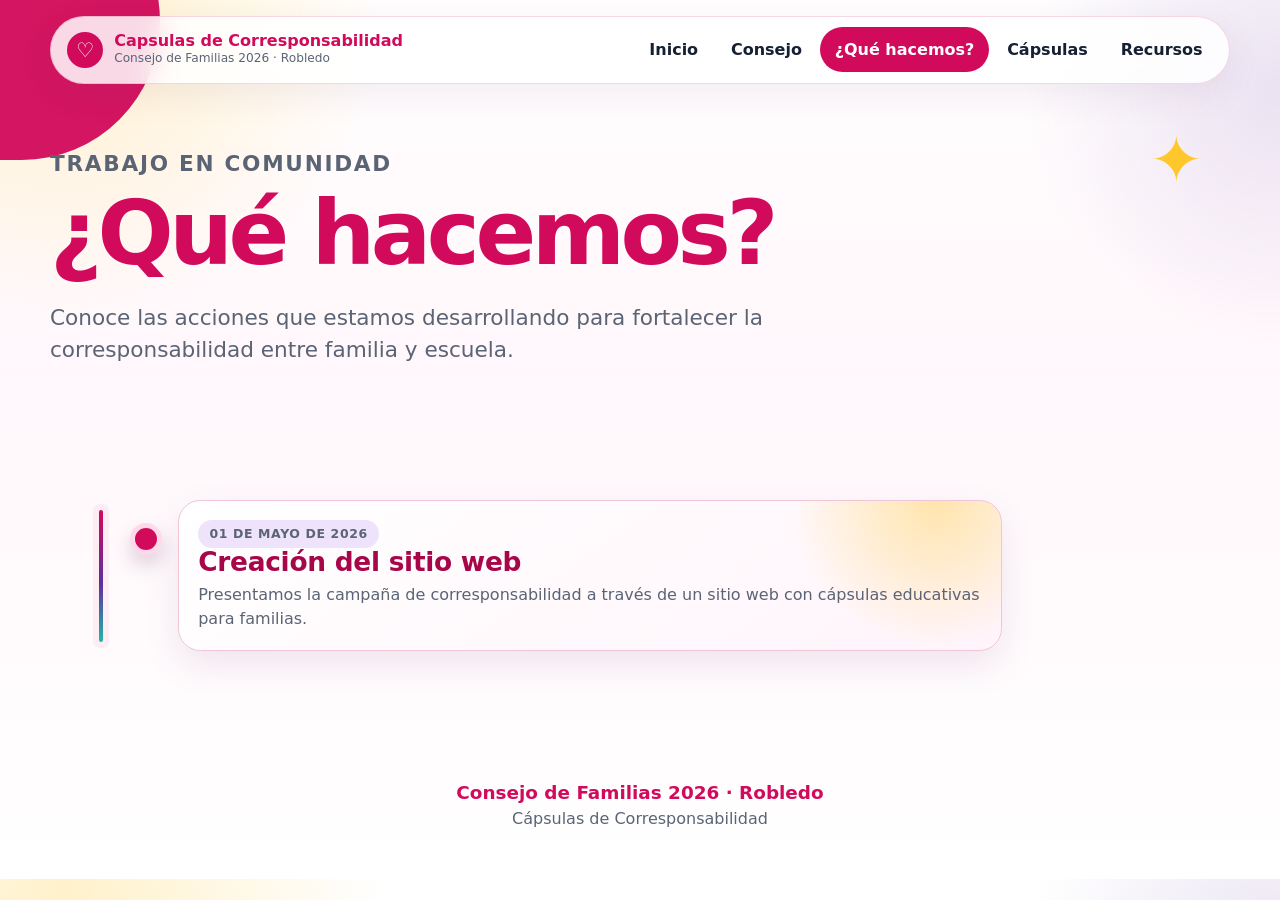
==== acciones.html @ 92e3ba06 "Agregar sección ¿Qué hacemos? con timeline dinámico y analítica básica" ====
<!doctype html>
<html lang="es">
<head>
  <meta charset="utf-8">
  <meta name="viewport" content="width=device-width, initial-scale=1">
  <title>¿Qué hacemos? | Cápsulas de Corresponsabilidad</title>
  <meta name="description" content="Línea de tiempo de las actividades del Consejo de Familias 2026 · Robledo.">
  <link rel="stylesheet" href="styles.css">
  <script defer src="analytics.js"></script>
  <script defer src="data.js"></script>
  <script defer src="app.js"></script>
</head>
<body>
  <header class="page-header" id="top">
    <nav class="nav" aria-label="Navegación principal">
      <a class="brand" href="index.html">
        <span class="brand-mark">♡</span>
        <span>
          <strong>Capsulas de Corresponsabilidad</strong>
          <small>Consejo de Familias 2026 · Robledo</small>
        </span>
      </a>
      <button class="menu-toggle" aria-expanded="false" aria-controls="menu">Menú</button>
      <div id="menu" class="menu">
        <a href="index.html">Inicio</a>
        <a href="consejo.html">Consejo</a>
        <a href="acciones.html" aria-current="page">¿Qué hacemos?</a>
        <a href="capsulas.html">Cápsulas</a>
        <a href="recursos.html">Recursos</a>
      </div>
    </nav>

    <div class="page-title">
      <p class="eyebrow">Trabajo en comunidad</p>
      <h1>¿Qué hacemos?</h1>
      <p>Conoce las acciones que estamos desarrollando para fortalecer la corresponsabilidad entre familia y escuela.</p>
    </div>
  </header>

  <main class="section timeline-shell" aria-label="Línea de tiempo de actividades">
    <section id="timeline-root" class="timeline" aria-label="Actividades del Consejo de Familias"></section>
  </main>

  <footer class="footer">
    <strong>Consejo de Familias 2026 · Robledo</strong>
    <span>Cápsulas de Corresponsabilidad</span>
  </footer>
</body>
</html>
---- styles.css ----
:root {
  --magenta: #d20a5b;
  --magenta-dark: #a70649;
  --purple: #5f2ca0;
  --lavender: #eee3fb;
  --green: #45a853;
  --teal: #20b7a7;
  --yellow: #ffc72c;
  --ink: #162033;
  --muted: #5a6475;
  --soft: #fff7fb;
  --border: #f1c4d8;
  --white: #fff;
  --shadow: 0 24px 80px rgba(92, 32, 87, .14);
}

* { box-sizing: border-box; }
html { scroll-behavior: smooth; }
body {
  margin: 0;
  font-family: ui-sans-serif, system-ui, -apple-system, BlinkMacSystemFont, "Segoe UI", sans-serif;
  color: var(--ink);
  background:
    radial-gradient(circle at 5% 0%, rgba(255, 199, 44, .25), transparent 20rem),
    radial-gradient(circle at 100% 10%, rgba(95, 44, 160, .13), transparent 16rem),
    linear-gradient(180deg, #fff, #fff7fb 42%, #fff);
  line-height: 1.5;
}

a { color: inherit; }
img { max-width: 100%; display: block; }

.skip-link {
  position: absolute;
  left: -999px;
  top: 1rem;
  background: var(--magenta);
  color: white;
  padding: .7rem 1rem;
  z-index: 5;
}
.skip-link:focus { left: 1rem; }

.site-header, .page-header {
  position: relative;
  overflow: hidden;
  padding: 1rem clamp(1rem, 3vw, 3rem) 3rem;
}
.site-header::before, .page-header::before {
  content: "";
  position: absolute;
  width: 18rem;
  height: 18rem;
  left: -8rem;
  top: -8rem;
  background: var(--magenta);
  border-radius: 35% 65% 60% 40%;
  opacity: .95;
  z-index: -1;
}
.site-header::after, .page-header::after {
  content: "✦";
  position: absolute;
  right: 6vw;
  top: 7rem;
  color: var(--yellow);
  font-size: 4rem;
  z-index: -1;
}

.nav {
  max-width: 1180px;
  margin: 0 auto;
  display: flex;
  align-items: center;
  justify-content: space-between;
  gap: 1rem;
  background: rgba(255, 255, 255, .84);
  border: 1px solid rgba(210, 10, 91, .16);
  border-radius: 999px;
  padding: .65rem .75rem .65rem 1rem;
  box-shadow: 0 10px 35px rgba(92, 32, 87, .08);
  backdrop-filter: blur(14px);
}
.brand {
  display: inline-flex;
  align-items: center;
  gap: .7rem;
  text-decoration: none;
}
.brand-mark {
  width: 2.25rem;
  height: 2.25rem;
  display: grid;
  place-items: center;
  border-radius: 50%;
  background: var(--magenta);
  color: white;
  font-weight: 900;
  font-size: 1.25rem;
}
.brand strong {
  display: block;
  color: var(--magenta);
  line-height: 1.1;
}
.brand small {
  display: block;
  color: var(--muted);
  font-size: .76rem;
}
.menu {
  display: flex;
  align-items: center;
  gap: .25rem;
}
.menu a {
  text-decoration: none;
  color: var(--ink);
  font-weight: 750;
  padding: .65rem .9rem;
  border-radius: 999px;
}
.menu a:hover, .menu a[aria-current="page"] {
  background: var(--magenta);
  color: white;
}
.menu-toggle {
  display: none;
  border: 0;
  background: var(--magenta);
  color: white;
  border-radius: 999px;
  padding: .65rem .9rem;
  font-weight: 800;
}

.hero {
  max-width: 1180px;
  margin: 4rem auto 0;
  display: grid;
  grid-template-columns: minmax(0, 1.1fr) minmax(280px, .75fr);
  gap: 2rem;
  align-items: center;
}
.eyebrow {
  color: var(--purple);
  font-weight: 900;
  letter-spacing: .08em;
  text-transform: uppercase;
  font-size: .8rem;
  margin: 0 0 .4rem;
}
h1, h2, h3 { line-height: 1.05; margin: 0; }
.hero h1, .page-title h1 {
  font-size: clamp(2.7rem, 7vw, 6.3rem);
  color: var(--magenta);
  letter-spacing: -.05em;
}
.lead, .page-title p {
  color: var(--muted);
  font-size: clamp(1.05rem, 2vw, 1.35rem);
  max-width: 720px;
}
.hero-actions {
  display: flex;
  gap: .8rem;
  flex-wrap: wrap;
  margin-top: 1.6rem;
}
.button {
  display: inline-flex;
  align-items: center;
  justify-content: center;
  min-height: 2.8rem;
  border-radius: 999px;
  padding: .75rem 1rem;
  text-decoration: none;
  font-weight: 900;
  border: 2px solid var(--magenta);
}
.button.primary { background: var(--magenta); color: white; }
.button.ghost { background: white; color: var(--magenta); }

.hero-card {
  position: relative;
  padding: 2rem;
  border-radius: 2rem;
  background:
    radial-gradient(circle at 100% 0%, rgba(255, 199, 44, .45), transparent 8rem),
    linear-gradient(135deg, #fff, #fff0f7);
  border: 1px solid var(--border);
  box-shadow: var(--shadow);
}
.hero-card::after {
  content: "♡";
  position: absolute;
  right: 1rem;
  bottom: .6rem;
  color: var(--magenta);
  font-size: 4rem;
  opacity: .25;
}
.bubble {
  display: inline-flex;
  padding: .35rem .8rem;
  border-radius: 999px;
  background: var(--lavender);
  color: var(--purple);
  font-weight: 900;
  margin-bottom: 1rem;
}
.hero-card h2 {
  font-size: clamp(1.7rem, 4vw, 2.6rem);
  color: var(--magenta-dark);
}
.hero-card p { color: var(--muted); font-size: 1.08rem; }

.page-title {
  max-width: 1180px;
  margin: 4rem auto 0;
}

.section {
  max-width: 1180px;
  margin: 0 auto;
  padding: 4rem clamp(1rem, 3vw, 2rem);
}
.section.tinted {
  max-width: none;
  background:
    radial-gradient(circle at 0% 100%, rgba(32, 183, 167, .2), transparent 18rem),
    radial-gradient(circle at 100% 0%, rgba(255, 199, 44, .2), transparent 18rem),
    #fff;
}
.section.tinted > * { max-width: 1180px; margin-left: auto; margin-right: auto; }

.section-heading {
  max-width: 760px;
  margin-bottom: 2rem;
}
.section-heading h2 {
  font-size: clamp(2rem, 4vw, 3.6rem);
  color: var(--magenta);
}
.section-heading p:not(.eyebrow) { color: var(--muted); font-size: 1.1rem; }

.feature-grid, .topic-grid {
  display: grid;
  grid-template-columns: repeat(3, minmax(0, 1fr));
  gap: 1rem;
}
.feature-card, .topic-card, .content-card, .resource-highlight {
  border-radius: 1.5rem;
  background: white;
  border: 1px solid var(--border);
  padding: 1.4rem;
  box-shadow: 0 10px 40px rgba(92, 32, 87, .07);
}
.feature-card .icon {
  width: 3rem;
  height: 3rem;
  border-radius: 1rem;
  background: var(--lavender);
  color: var(--purple);
  display: grid;
  place-items: center;
  font-size: 1.5rem;
  margin-bottom: 1rem;
}
.feature-card h3, .topic-card strong, .content-card h2, .resource-highlight h2 {
  color: var(--magenta-dark);
  font-size: 1.35rem;
}
.feature-card p, .topic-card span, .content-card p, .resource-highlight p { color: var(--muted); }
.topic-card {
  display: grid;
  gap: .6rem;
  text-decoration: none;
  min-height: 11rem;
}
.topic-card:hover {
  transform: translateY(-3px);
  border-color: var(--magenta);
  transition: .18s ease;
}
.topic-card strong { font-size: 1.55rem; }
.topic-card:nth-child(2n) { background: #fcf7ff; }
.topic-card:nth-child(3n) { background: #f6fffd; }

.subnav {
  position: sticky;
  top: .5rem;
  z-index: 4;
  display: flex;
  gap: .5rem;
  overflow-x: auto;
  padding: .7rem;
  margin: -1rem 0 2rem;
  border-radius: 999px;
  background: rgba(255,255,255,.9);
  border: 1px solid var(--border);
  box-shadow: 0 10px 30px rgba(92, 32, 87, .08);
}
.subnav a {
  flex: 0 0 auto;
  text-decoration: none;
  border-radius: 999px;
  padding: .55rem .85rem;
  background: var(--soft);
  color: var(--magenta-dark);
  font-weight: 850;
}
.subnav a:hover { background: var(--magenta); color: white; }

.category-section {
  scroll-margin-top: 6rem;
  margin-bottom: 4rem;
}
.category-header {
  display: flex;
  justify-content: space-between;
  gap: 1rem;
  align-items: end;
  margin-bottom: 1rem;
  border-bottom: 3px dotted rgba(210, 10, 91, .2);
  padding-bottom: 1rem;
}
.category-header h2 {
  color: var(--magenta);
  font-size: clamp(1.8rem, 4vw, 3.2rem);
}
.category-header span {
  color: var(--purple);
  font-weight: 900;
}
.capsule-grid {
  display: grid;
  grid-template-columns: repeat(3, minmax(0, 1fr));
  gap: 1.2rem;
}
.capsule-card {
  border: 1px solid var(--border);
  border-radius: 1.4rem;
  overflow: hidden;
  background: white;
  box-shadow: 0 12px 45px rgba(92, 32, 87, .08);
}
.capsule-button {
  width: 100%;
  padding: 0;
  border: 0;
  background: white;
  cursor: zoom-in;
}
.capsule-button img {
  width: 100%;
  aspect-ratio: 4 / 5;
  object-fit: cover;
  object-position: top;
}
.capsule-meta {
  padding: 1rem;
}
.capsule-meta h3 {
  font-size: 1.05rem;
  color: var(--magenta-dark);
}
.capsule-meta p {
  color: var(--muted);
  margin: .4rem 0 0;
  font-size: .94rem;
}

.category-actions {
  display: flex;
  justify-content: flex-end;
  margin-top: 1rem;
}

.capsule-release-note {
  position: relative;
  margin: 0 auto 2.25rem;
  max-width: 860px;
  padding: 1rem 2.2rem;
  border-radius: 1rem;
  border: 1px solid rgba(255, 255, 255, .28);
  background: linear-gradient(135deg, var(--magenta-dark), var(--magenta));
  box-shadow: 0 16px 34px rgba(92, 32, 87, .24);
}

.capsule-release-note p {
  margin: 0;
  text-align: center;
  color: #fff;
  font-weight: 700;
}

.capsule-release-note::before,
.capsule-release-note::after {
  position: absolute;
  top: 50%;
  transform: translateY(-50%);
  color: rgba(255, 255, 255, .9);
  font-size: 1.15rem;
}

.capsule-release-note::before {
  content: "♡";
  left: .99rem;
}

.capsule-release-note::after {
  content: "♡";
  right: .99rem;
}

.back-to-top {
  min-height: 2.4rem;
  padding: .55rem .9rem;
}

.image-dialog {
  width: min(94vw, 760px);
  border: 0;
  padding: 0;
  border-radius: 1.2rem;
  background: white;
  box-shadow: var(--shadow);
}
.image-dialog::backdrop {
  background: rgba(22, 32, 51, .74);
}
.image-dialog img {
  width: 100%;
  max-height: 82vh;
  object-fit: contain;
  background: white;
}
.image-dialog p {
  padding: .9rem 1rem 1rem;
  margin: 0;
  color: var(--muted);
  font-weight: 750;
}
.dialog-close {
  position: absolute;
  right: .8rem;
  top: .8rem;
  border: 0;
  width: 2.5rem;
  height: 2.5rem;
  border-radius: 50%;
  background: var(--magenta);
  color: white;
  font-size: 1.8rem;
  line-height: 1;
  cursor: pointer;
  z-index: 3;
}

.content-layout {
  display: grid;
  gap: 1rem;
}
.profile-card {
  display: grid;
  grid-template-columns: 6rem 1fr;
  align-items: center;
  gap: 1rem;
}
.avatar-placeholder {
  width: 6rem;
  height: 6rem;
  display: grid;
  place-items: center;
  border-radius: 50%;
  background: var(--magenta);
  color: white;
  font-weight: 950;
  font-size: 1.6rem;
}

.resource-highlight {
  background:
    radial-gradient(circle at 100% 0%, rgba(255, 199, 44, .35), transparent 9rem),
    #fff;
  margin-bottom: 1rem;
}

.resource-video .embed-wrap {
  margin: 1rem 0 1.1rem;
  max-width: 540px;
  border-radius: 1rem;
  overflow: hidden;
  border: 1px solid var(--border);
  background: #fff;
}

.resource-video .instagram-frame {
  width: 100%;
  height: 700px;
  border: 0;
  display: block;
}

.timeline-shell {
  position: relative;
}

.timeline {
  position: relative;
  display: grid;
  gap: 1rem;
  padding-left: 3rem;
  max-width: 920px;
}

.timeline::before {
  content: "";
  position: absolute;
  left: 1.05rem;
  top: .6rem;
  bottom: .6rem;
  width: 4px;
  border-radius: 999px;
  background: linear-gradient(180deg, var(--magenta), var(--purple) 55%, var(--teal));
  box-shadow: 0 0 0 6px rgba(210, 10, 91, .05);
}

.timeline-item {
  position: relative;
  display: grid;
  grid-template-columns: auto 1fr;
  column-gap: 1rem;
  align-items: start;
}

.timeline-dot {
  position: relative;
  z-index: 1;
  width: 2rem;
  height: 2rem;
  margin-top: 1.4rem;
  border-radius: 50%;
  border: 5px solid #ffd9ea;
  background: var(--magenta);
  box-shadow: 0 10px 20px rgba(92, 32, 87, .2);
}

.timeline-card {
  position: relative;
  border-radius: 1.4rem;
  background:
    radial-gradient(circle at 92% 0%, rgba(255, 199, 44, .38), transparent 9rem),
    linear-gradient(145deg, #fff, #fff4fa);
  border: 1px solid var(--border);
  box-shadow: 0 14px 36px rgba(92, 32, 87, .1);
  padding: 1.15rem 1.2rem 1.2rem;
  transform: translateX(0);
  transition: transform .2s ease, box-shadow .2s ease;
}

.timeline-card:hover {
  transform: translateX(4px);
  box-shadow: 0 20px 42px rgba(92, 32, 87, .15);
}

.timeline-date {
  display: inline-flex;
  margin: 0 0 .55rem;
  padding: .3rem .7rem;
  border-radius: 999px;
  background: var(--lavender);
  color: var(--purple);
  font-weight: 900;
  font-size: .78rem;
  text-transform: uppercase;
  letter-spacing: .05em;
}

.timeline-card h2 {
  margin: 0 0 .45rem;
  color: var(--magenta-dark);
  font-size: clamp(1.2rem, 2.5vw, 1.65rem);
  letter-spacing: -.01em;
}

.timeline-card p {
  margin: 0;
  color: var(--muted);
}

.footer {
  margin-top: 2rem;
  padding: 2rem 1rem 3rem;
  text-align: center;
  color: var(--muted);
}
.footer strong {
  display: block;
  color: var(--magenta);
  font-size: 1.15rem;
}

@media (max-width: 860px) {
  .menu-toggle { display: inline-flex; }
  .menu {
    display: none;
    position: absolute;
    left: 1rem;
    right: 1rem;
    top: 5rem;
    background: white;
    border: 1px solid var(--border);
    border-radius: 1.2rem;
    padding: .7rem;
    box-shadow: var(--shadow);
    flex-direction: column;
    align-items: stretch;
    z-index: 10;
  }
  .menu.open { display: flex; }
  .hero { grid-template-columns: 1fr; margin-top: 3rem; }
  .feature-grid, .topic-grid, .capsule-grid { grid-template-columns: 1fr; }
  .category-header { align-items: start; flex-direction: column; }
  .profile-card { grid-template-columns: 1fr; }
  .resource-video .instagram-frame { height: 620px; }

  .timeline {
    padding-left: 0;
    gap: .85rem;
  }
  .timeline::before {
    left: .95rem;
  }
  .timeline-item {
    grid-template-columns: 2rem 1fr;
    column-gap: .75rem;
  }
  .timeline-dot {
    margin-top: 1.2rem;
    width: 1.85rem;
    height: 1.85rem;
  }
}

@media (min-width: 861px) and (max-width: 1100px) {
  .capsule-grid { grid-template-columns: repeat(2, minmax(0, 1fr)); }
  .feature-grid, .topic-grid { grid-template-columns: repeat(2, minmax(0, 1fr)); }
}
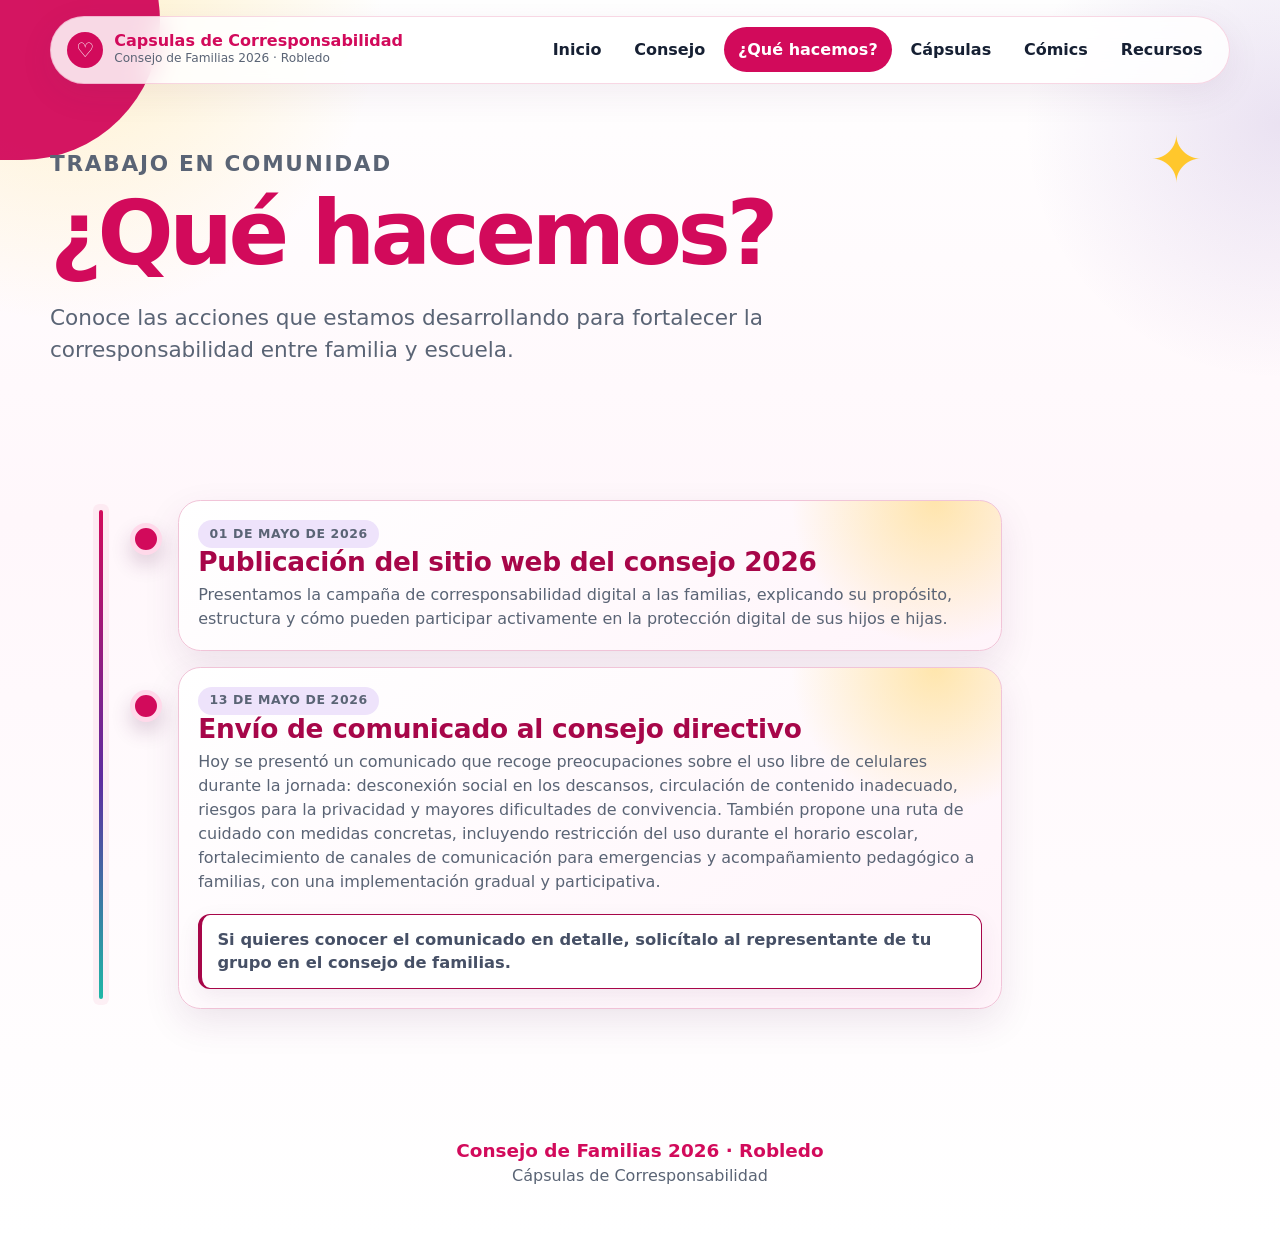
==== commit ab35f157: "Agregar nueva zona de comics y unificar menu" ====
--- a/acciones.html
+++ b/acciones.html
@@ -26,6 +26,7 @@
         <a href="consejo.html">Consejo</a>
         <a href="acciones.html" aria-current="page">¿Qué hacemos?</a>
         <a href="capsulas.html">Cápsulas</a>
+        <a href="comics.html">Cómics</a>
         <a href="recursos.html">Recursos</a>
       </div>
     </nav>
--- a/styles.css
+++ b/styles.css
@@ -313,6 +313,69 @@
 }
 .subnav a:hover { background: var(--magenta); color: white; }
 
+.capsule-search {
+  margin: 0 0 1rem;
+  padding: 1rem;
+  border-radius: 1.2rem;
+  border: 1px solid var(--border);
+  background:
+    radial-gradient(circle at 100% 0%, rgba(255, 199, 44, .3), transparent 7rem),
+    #fff;
+  box-shadow: 0 12px 35px rgba(92, 32, 87, .07);
+}
+
+.capsule-search label {
+  display: block;
+  color: var(--magenta-dark);
+  font-weight: 900;
+  margin-bottom: .55rem;
+}
+
+.capsule-search-row {
+  display: grid;
+  grid-template-columns: 1fr;
+}
+
+.capsule-search input {
+  width: 100%;
+  border: 1px solid rgba(210, 10, 91, .3);
+  border-radius: 999px;
+  background: #fff;
+  padding: .8rem 1rem;
+  font: inherit;
+  color: var(--ink);
+}
+
+.capsule-search input:focus {
+  outline: 3px solid rgba(95, 44, 160, .25);
+  border-color: var(--magenta);
+}
+
+.capsule-search-status {
+  margin: .6rem 0 0;
+  color: var(--muted);
+  font-weight: 700;
+  min-height: 1.2rem;
+}
+
+.capsule-empty {
+  border: 1px solid var(--border);
+  border-radius: 1.2rem;
+  background: #fff;
+  padding: 1.2rem;
+  box-shadow: 0 10px 30px rgba(92, 32, 87, .08);
+}
+
+.capsule-empty h2 {
+  color: var(--magenta-dark);
+  font-size: clamp(1.25rem, 2.4vw, 1.75rem);
+}
+
+.capsule-empty p {
+  margin: .5rem 0 0;
+  color: var(--muted);
+}
+
 .category-section {
   scroll-margin-top: 6rem;
   margin-bottom: 4rem;
@@ -362,9 +425,28 @@
 .capsule-meta {
   padding: 1rem;
 }
+.capsule-meta-head {
+  display: flex;
+  align-items: center;
+  justify-content: space-between;
+  gap: .6rem;
+}
 .capsule-meta h3 {
   font-size: 1.05rem;
   color: var(--magenta-dark);
+}
+.capsule-date {
+  flex: 0 0 auto;
+  font-size: .72rem;
+  font-weight: 850;
+  letter-spacing: .03em;
+  text-transform: uppercase;
+  color: var(--purple);
+  background: var(--lavender);
+  border: 1px solid rgba(95, 44, 160, .2);
+  border-radius: 999px;
+  padding: .2rem .5rem;
+  line-height: 1;
 }
 .capsule-meta p {
   color: var(--muted);
@@ -589,6 +671,244 @@
 .timeline-card p {
   margin: 0;
   color: var(--muted);
+}
+
+.timeline-card .timeline-highlight {
+  margin-top: 1.25rem;
+  padding: .8rem .95rem;
+  border: 1px solid var(--magenta-dark);
+  border-left: 4px solid var(--magenta-dark);
+  border-radius: .75rem;
+  background: #fff;
+  color: #465066;
+  font-weight: 700;
+  font-size: 1.02rem;
+  line-height: 1.45;
+  box-shadow: 0 8px 22px rgba(92, 32, 87, .08);
+}
+
+.comic-hero {
+  position: relative;
+  overflow: hidden;
+  border-radius: 2rem;
+  padding: clamp(1.5rem, 4vw, 3rem);
+  background:
+    radial-gradient(circle at 100% 0%, rgba(255, 199, 44, .35), transparent 12rem),
+    radial-gradient(circle at 0% 100%, rgba(32, 183, 167, .18), transparent 14rem),
+    linear-gradient(135deg, #fff, #fff4fa);
+  border: 1px solid rgba(210, 10, 91, .18);
+  box-shadow: 0 24px 80px rgba(92, 32, 87, .12);
+  margin-bottom: 2rem;
+}
+
+.comic-hero::after {
+  content: "♡";
+  position: absolute;
+  right: clamp(1rem, 3vw, 2rem);
+  bottom: .4rem;
+  font-size: clamp(4rem, 10vw, 8rem);
+  color: var(--magenta, #d20a5b);
+  opacity: .12;
+  line-height: 1;
+}
+
+.comic-hero h2 {
+  color: var(--magenta, #d20a5b);
+  font-size: clamp(2rem, 5vw, 4.2rem);
+  letter-spacing: -.04em;
+  margin-bottom: .75rem;
+  max-width: 820px;
+}
+
+.comic-hero p {
+  color: var(--muted, #5a6475);
+  font-size: clamp(1rem, 2vw, 1.2rem);
+  max-width: 780px;
+  margin: 0;
+}
+
+.comic-toolbar {
+  display: flex;
+  gap: .75rem;
+  flex-wrap: wrap;
+  align-items: center;
+  justify-content: space-between;
+  margin: 1.5rem 0 2rem;
+  padding: .85rem;
+  border-radius: 999px;
+  border: 1px solid rgba(210, 10, 91, .18);
+  background: rgba(255, 255, 255, .86);
+  box-shadow: 0 10px 30px rgba(92, 32, 87, .08);
+}
+
+.comic-filter {
+  border: 1px solid rgba(210, 10, 91, .25);
+  border-radius: 999px;
+  min-height: 2.6rem;
+  padding: .7rem 1rem;
+  flex: 1 1 260px;
+  font: inherit;
+  color: var(--ink, #162033);
+  outline: none;
+}
+
+.comic-filter:focus {
+  border-color: var(--magenta, #d20a5b);
+  box-shadow: 0 0 0 4px rgba(210, 10, 91, .12);
+}
+
+.comic-count {
+  color: var(--purple, #5f2ca0);
+  font-weight: 900;
+  padding: 0 .8rem;
+}
+
+.comic-grid {
+  display: grid;
+  grid-template-columns: repeat(2, minmax(0, 1fr));
+  gap: clamp(1rem, 2.5vw, 1.5rem);
+  align-items: start;
+}
+
+.comic-card {
+  background: #fff;
+  border: 1px solid rgba(210, 10, 91, .18);
+  border-radius: 1.5rem;
+  overflow: hidden;
+  box-shadow: 0 18px 55px rgba(92, 32, 87, .10);
+}
+
+.comic-cover-button {
+  width: 100%;
+  border: 0;
+  padding: 0;
+  background: #fff;
+  cursor: zoom-in;
+  display: block;
+}
+
+.comic-cover-button img {
+  width: 100%;
+  aspect-ratio: 1000 / 1414;
+  object-fit: cover;
+  object-position: top;
+  transition: transform .22s ease;
+}
+
+.comic-cover-button:hover img {
+  transform: scale(1.015);
+}
+
+.comic-body {
+  padding: 1.2rem;
+}
+
+.comic-kicker {
+  display: inline-flex;
+  align-items: center;
+  gap: .35rem;
+  padding: .35rem .75rem;
+  border-radius: 999px;
+  background: var(--lavender, #eee3fb);
+  color: var(--purple, #5f2ca0);
+  font-weight: 900;
+  font-size: .8rem;
+  margin-bottom: .75rem;
+}
+
+.comic-body h3 {
+  color: var(--magenta-dark, #a70649);
+  font-size: clamp(1.35rem, 2.5vw, 1.8rem);
+  margin-bottom: .5rem;
+}
+
+.comic-body p {
+  color: var(--muted, #5a6475);
+  margin: 0 0 1rem;
+}
+
+.comic-actions {
+  display: flex;
+  gap: .6rem;
+  flex-wrap: wrap;
+}
+
+.comic-actions a,
+.comic-actions button {
+  border: 2px solid var(--magenta, #d20a5b);
+  border-radius: 999px;
+  padding: .65rem .9rem;
+  font: inherit;
+  font-weight: 900;
+  text-decoration: none;
+  cursor: pointer;
+}
+
+.comic-actions a {
+  background: var(--magenta, #d20a5b);
+  color: #fff;
+}
+
+.comic-actions button {
+  background: #fff;
+  color: var(--magenta, #d20a5b);
+}
+
+.comic-note {
+  margin-top: 2rem;
+  padding: 1.2rem;
+  border-radius: 1.4rem;
+  background: #fff;
+  border: 1px dashed rgba(210, 10, 91, .35);
+  color: var(--muted, #5a6475);
+}
+
+.comic-note strong {
+  color: var(--magenta-dark, #a70649);
+}
+
+.comic-dialog {
+  width: min(95vw, 860px);
+  max-height: 94vh;
+  border: 0;
+  padding: 0;
+  border-radius: 1.2rem;
+  background: #fff;
+  box-shadow: 0 24px 80px rgba(0,0,0,.35);
+}
+
+.comic-dialog::backdrop {
+  background: rgba(22, 32, 51, .78);
+}
+
+.comic-dialog img {
+  width: 100%;
+  max-height: 88vh;
+  object-fit: contain;
+  background: white;
+}
+
+.comic-dialog figcaption {
+  padding: .85rem 1rem 1rem;
+  color: var(--muted, #5a6475);
+  font-weight: 800;
+  text-align: center;
+}
+
+.comic-dialog-close {
+  position: absolute;
+  top: .75rem;
+  right: .75rem;
+  width: 2.6rem;
+  height: 2.6rem;
+  border: 0;
+  border-radius: 999px;
+  background: var(--magenta, #d20a5b);
+  color: white;
+  font-size: 1.8rem;
+  line-height: 1;
+  cursor: pointer;
+  z-index: 3;
 }
 
 .footer {
@@ -643,6 +963,18 @@
     width: 1.85rem;
     height: 1.85rem;
   }
+
+  .comic-grid {
+    grid-template-columns: 1fr;
+  }
+
+  .comic-toolbar {
+    border-radius: 1.2rem;
+  }
+
+  .comic-count {
+    width: 100%;
+  }
 }
 
 @media (min-width: 861px) and (max-width: 1100px) {
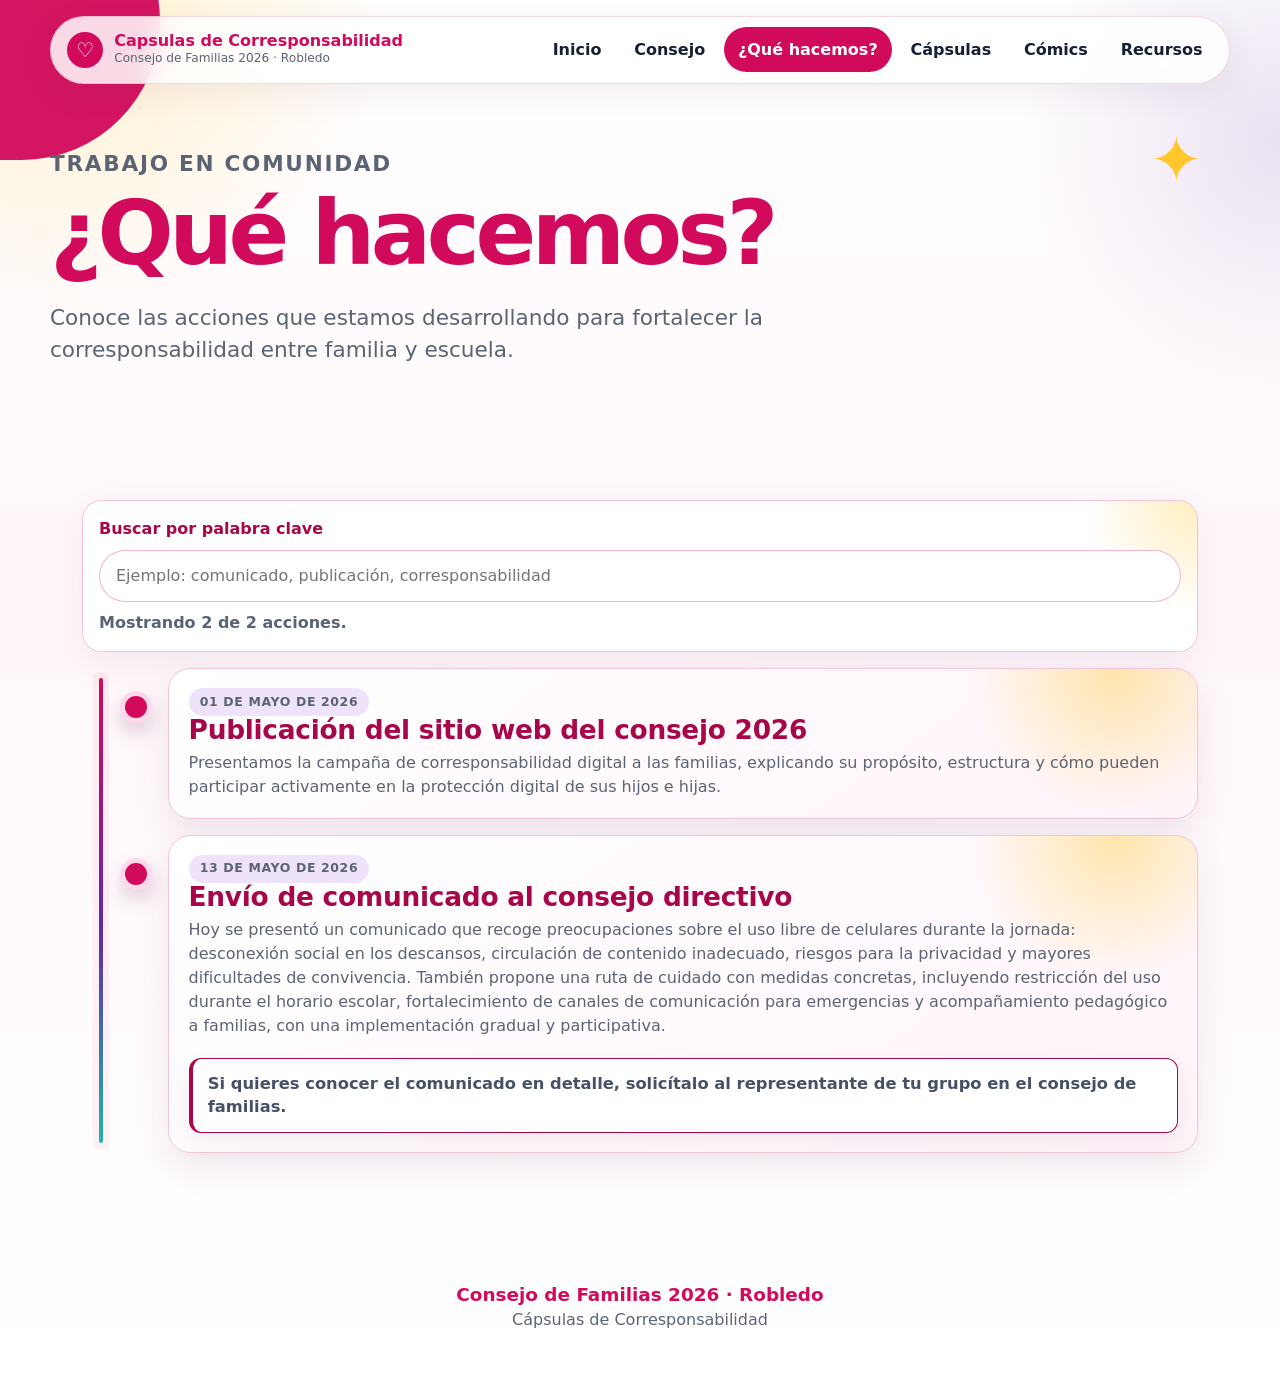
==== commit 8799337f: "Mejorar timeline, busqueda de acciones y recursos" ====
--- a/acciones.html
+++ b/acciones.html
@@ -6,6 +6,10 @@
   <title>¿Qué hacemos? | Cápsulas de Corresponsabilidad</title>
   <meta name="description" content="Línea de tiempo de las actividades del Consejo de Familias 2026 · Robledo.">
   <link rel="stylesheet" href="styles.css">
+  <link rel="icon" href="/favicon.ico" sizes="any">
+  <link rel="icon" type="image/png" sizes="32x32" href="/favicon-32x32.png">
+  <link rel="icon" type="image/png" sizes="16x16" href="/favicon-16x16.png">
+  <link rel="apple-touch-icon" href="/apple-touch-icon.png">
   <script defer src="analytics.js"></script>
   <script defer src="data.js"></script>
   <script defer src="app.js"></script>
@@ -39,6 +43,13 @@
   </header>
 
   <main class="section timeline-shell" aria-label="Línea de tiempo de actividades">
+    <section class="capsule-search" aria-label="Buscar acciones">
+      <label for="timeline-search-input">Buscar por palabra clave</label>
+      <div class="capsule-search-row">
+        <input id="timeline-search-input" type="search" placeholder="Ejemplo: comunicado, publicación, corresponsabilidad" autocomplete="off">
+      </div>
+      <p id="timeline-search-status" class="capsule-search-status" aria-live="polite"></p>
+    </section>
     <section id="timeline-root" class="timeline" aria-label="Actividades del Consejo de Familias"></section>
   </main>
 
--- a/styles.css
+++ b/styles.css
@@ -545,6 +545,24 @@
   display: grid;
   gap: 1rem;
 }
+
+.content-layout .content-card {
+  position: relative;
+  padding-left: 2.4rem;
+}
+
+.content-layout .content-card::before {
+  content: "";
+  position: absolute;
+  left: 1rem;
+  top: 1.4rem;
+  width: .8rem;
+  height: .8rem;
+  border-radius: 50%;
+  background: var(--magenta);
+  border: 3px solid #ffd9ea;
+  box-shadow: 0 6px 14px rgba(92, 32, 87, .2);
+}
 .profile-card {
   display: grid;
   grid-template-columns: 6rem 1fr;
@@ -594,8 +612,9 @@
   position: relative;
   display: grid;
   gap: 1rem;
-  padding-left: 3rem;
-  max-width: 920px;
+  width: 100%;
+  max-width: none;
+  padding-left: 2.4rem;
 }
 
 .timeline::before {
@@ -613,7 +632,7 @@
 .timeline-item {
   position: relative;
   display: grid;
-  grid-template-columns: auto 1fr;
+  grid-template-columns: 2rem minmax(0, 1fr);
   column-gap: 1rem;
   align-items: start;
 }
@@ -632,6 +651,7 @@
 
 .timeline-card {
   position: relative;
+  width: 100%;
   border-radius: 1.4rem;
   background:
     radial-gradient(circle at 92% 0%, rgba(255, 199, 44, .38), transparent 9rem),
@@ -947,6 +967,14 @@
   .profile-card { grid-template-columns: 1fr; }
   .resource-video .instagram-frame { height: 620px; }
 
+  .content-layout .content-card {
+    padding-left: 2rem;
+  }
+
+  .content-layout .content-card::before {
+    left: .75rem;
+  }
+
   .timeline {
     padding-left: 0;
     gap: .85rem;
